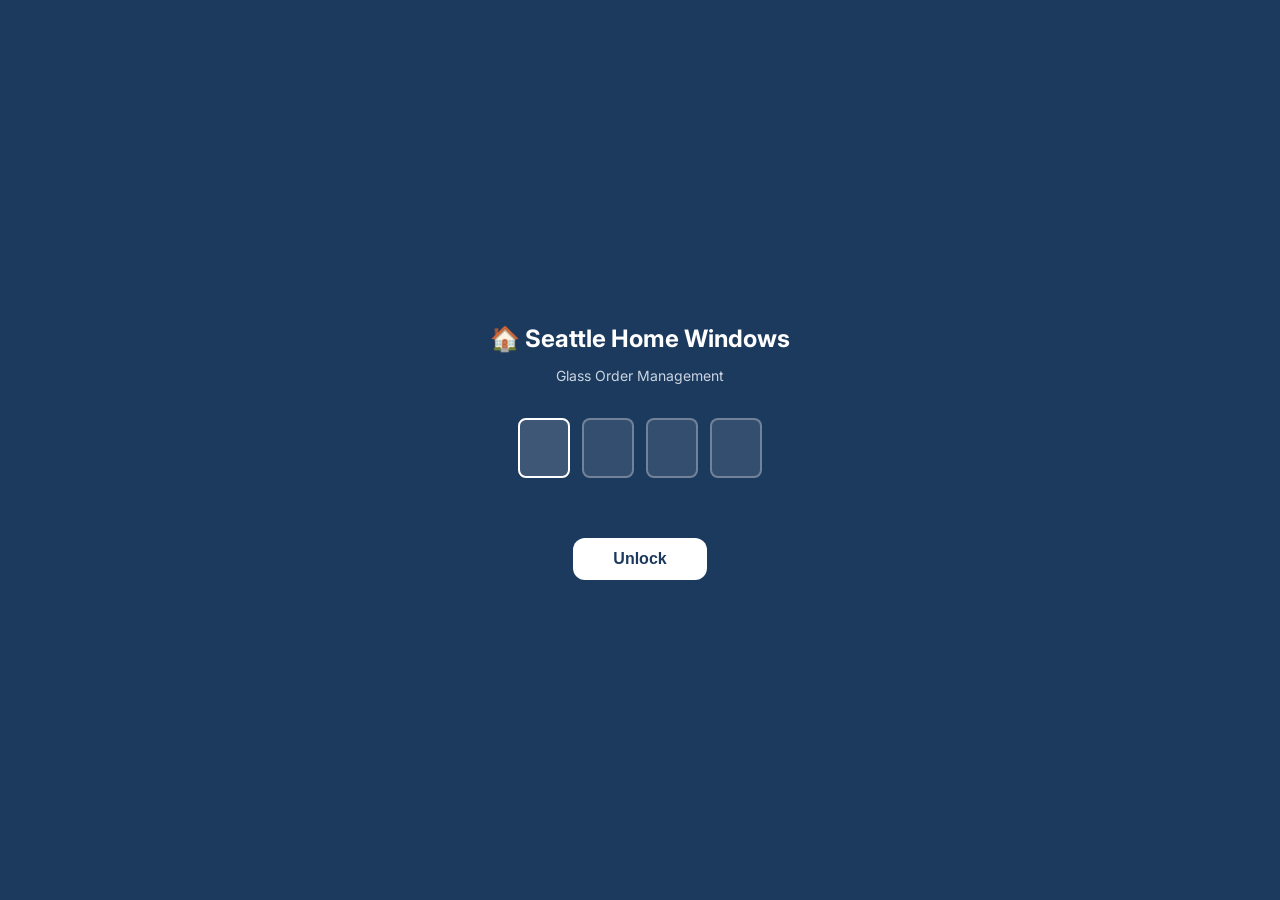
==== jobs.html @ 75b8d954 "Initial: SHW glass order management app" ====
<!DOCTYPE html>
<html lang="en">
<head>
  <meta charset="UTF-8">
  <meta name="viewport" content="width=device-width, initial-scale=1.0, viewport-fit=cover">
  <meta name="apple-mobile-web-app-capable" content="yes">
  <meta name="apple-mobile-web-app-status-bar-style" content="black-translucent">
  <meta name="theme-color" content="#1c3a5e">
  <title>Jobs — SHW</title>
  <link rel="manifest" href="manifest.json">
  <link rel="preconnect" href="https://fonts.googleapis.com">
  <link rel="preconnect" href="https://fonts.gstatic.com" crossorigin>
  <link href="https://fonts.googleapis.com/css2?family=Inter:wght@400;500;600;700&display=swap" rel="stylesheet">
  <link rel="stylesheet" href="styles.css">
</head>
<body>
  <!-- Login guard -->
  <div class="login-screen" id="loginScreen">
    <div class="login-logo">🏠 Seattle Home Windows</div>
    <div class="login-sub">Glass Order Management</div>
    <div class="pin-input-group">
      <input type="tel" class="pin-digit" maxlength="1" data-pin="0" inputmode="numeric" autofocus>
      <input type="tel" class="pin-digit" maxlength="1" data-pin="1" inputmode="numeric">
      <input type="tel" class="pin-digit" maxlength="1" data-pin="2" inputmode="numeric">
      <input type="tel" class="pin-digit" maxlength="1" data-pin="3" inputmode="numeric">
    </div>
    <div class="login-error" id="loginError"></div>
    <button class="login-btn" id="loginBtn">Unlock</button>
  </div>

  <!-- Header -->
  <header class="app-header">
    <div class="header-brand">🏠 Seattle Home Windows</div>
    <div class="header-title">Jobs</div>
  </header>

  <!-- Search -->
  <div class="search-wrap">
    <div class="search-bar">
      <svg width="16" height="16" viewBox="0 0 24 24" fill="none" stroke="white" stroke-width="2.5"><circle cx="11" cy="11" r="8"/><path d="m21 21-4.35-4.35"/></svg>
      <input type="text" id="jobSearch" placeholder="Search jobs...">
    </div>
  </div>

  <!-- Job list -->
  <div class="content" id="jobList">
    <div class="loading-state" id="loadingState">
      <div class="loading-spinner"></div>
      <div class="loading-text">Loading jobs...</div>
    </div>
  </div>

  <!-- Job Detail Modal -->
  <div class="modal-overlay" id="jobModal">
    <div class="modal">
      <div class="modal-header">
        <div class="modal-title" id="modalTitle">Job Details</div>
        <button class="modal-close" onclick="closeModal()">&times;</button>
      </div>
      <div class="modal-body" id="modalBody"></div>
    </div>
  </div>

  <!-- Bottom Nav -->
  <nav class="bottom-nav">
    <a href="jobs.html" class="nav-item active">
      <span class="nav-icon">📋</span>
      Jobs
    </a>
    <a href="new-order.html" class="nav-item">
      <span class="nav-icon">➕</span>
      New Order
    </a>
    <a href="work-order.html" class="nav-item">
      <span class="nav-icon">🔧</span>
      Work Orders
    </a>
  </nav>

  <div class="toast" id="toast"></div>
  <script src="app.js"></script>
  <script>
    if (localStorage.getItem('shw_auth') === 'true') {
      document.getElementById('loginScreen').classList.add('hidden');
      initJobs();
    }
  </script>
</body>
</html>
---- styles.css ----
/* ========== RESET & BASE ========== */
*, *::before, *::after { box-sizing: border-box; margin: 0; padding: 0; }

:root {
  --navy: #1c3a5e;
  --navy-light: #2a5080;
  --white: #ffffff;
  --light-bg: #e8f0f8;
  --gray-50: #f8fafc;
  --gray-100: #f1f5f9;
  --gray-200: #e2e8f0;
  --gray-300: #cbd5e1;
  --gray-400: #94a3b8;
  --gray-500: #64748b;
  --gray-600: #475569;
  --gray-700: #334155;
  --green: #16a34a;
  --green-dark: #15803d;
  --blue: #2563eb;
  --yellow: #ca8a04;
  --orange: #ea580c;
  --purple: #7c3aed;
  --red: #dc2626;
  --radius: 12px;
  --radius-sm: 8px;
  --shadow: 0 1px 3px rgba(0,0,0,.1), 0 1px 2px rgba(0,0,0,.06);
  --shadow-md: 0 4px 6px rgba(0,0,0,.07), 0 2px 4px rgba(0,0,0,.06);
  --shadow-lg: 0 10px 15px rgba(0,0,0,.1), 0 4px 6px rgba(0,0,0,.05);
  --transition: .2s ease;
  --safe-bottom: env(safe-area-inset-bottom, 0px);
}

html { font-size: 16px; -webkit-text-size-adjust: 100%; }
body {
  font-family: 'Inter', -apple-system, BlinkMacSystemFont, sans-serif;
  background: var(--light-bg);
  color: var(--gray-700);
  line-height: 1.5;
  min-height: 100vh;
  padding-bottom: calc(70px + var(--safe-bottom));
  -webkit-font-smoothing: antialiased;
}

/* ========== LOGIN SCREEN ========== */
.login-screen {
  position: fixed; inset: 0; z-index: 9999;
  background: var(--navy);
  display: flex; flex-direction: column;
  align-items: center; justify-content: center;
  padding: 2rem;
}
.login-screen.hidden { display: none; }
.login-logo {
  color: var(--white);
  font-size: 1.5rem;
  font-weight: 700;
  margin-bottom: .5rem;
  text-align: center;
}
.login-sub {
  color: var(--gray-300);
  font-size: .875rem;
  margin-bottom: 2rem;
}
.pin-input-group {
  display: flex; gap: .75rem;
  margin-bottom: 1.5rem;
}
.pin-digit {
  width: 52px; height: 60px;
  border: 2px solid rgba(255,255,255,.3);
  border-radius: var(--radius-sm);
  background: rgba(255,255,255,.1);
  color: var(--white);
  font-size: 1.5rem;
  text-align: center;
  outline: none;
  transition: var(--transition);
}
.pin-digit:focus { border-color: var(--white); background: rgba(255,255,255,.15); }
.login-error {
  color: #fca5a5;
  font-size: .875rem;
  min-height: 1.25rem;
  margin-bottom: 1rem;
}
.login-btn {
  background: var(--white);
  color: var(--navy);
  border: none;
  padding: .75rem 2.5rem;
  border-radius: var(--radius);
  font-size: 1rem;
  font-weight: 600;
  cursor: pointer;
  transition: var(--transition);
}
.login-btn:active { transform: scale(.97); }

/* ========== HEADER ========== */
.app-header {
  background: var(--navy);
  color: var(--white);
  padding: 1rem 1.25rem .75rem;
  position: sticky; top: 0; z-index: 100;
}
.header-brand {
  font-size: 1.125rem;
  font-weight: 700;
  letter-spacing: -.02em;
}
.header-title {
  font-size: .8rem;
  font-weight: 400;
  color: var(--gray-300);
  margin-top: .125rem;
}

/* ========== SEARCH BAR ========== */
.search-wrap {
  padding: .75rem 1.25rem;
  background: var(--navy);
  position: sticky; top: 0; z-index: 99;
}
.search-bar {
  display: flex; align-items: center; gap: .5rem;
  background: rgba(255,255,255,.12);
  border-radius: var(--radius);
  padding: .6rem .875rem;
}
.search-bar svg { flex-shrink: 0; opacity: .6; }
.search-bar input {
  flex: 1; border: none; outline: none;
  background: transparent;
  color: var(--white);
  font-size: .9375rem;
  font-family: inherit;
}
.search-bar input::placeholder { color: rgba(255,255,255,.5); }

/* ========== BOTTOM NAV ========== */
.bottom-nav {
  position: fixed; bottom: 0; left: 0; right: 0;
  background: var(--white);
  border-top: 1px solid var(--gray-200);
  display: flex;
  padding-bottom: var(--safe-bottom);
  z-index: 200;
  box-shadow: 0 -2px 10px rgba(0,0,0,.06);
}
.nav-item {
  flex: 1;
  display: flex; flex-direction: column;
  align-items: center; justify-content: center;
  padding: .5rem 0 .375rem;
  text-decoration: none;
  color: var(--gray-400);
  font-size: .6875rem;
  font-weight: 500;
  transition: var(--transition);
  -webkit-tap-highlight-color: transparent;
}
.nav-item.active { color: var(--navy); }
.nav-icon { font-size: 1.25rem; margin-bottom: .125rem; }

/* ========== CONTENT ========== */
.content { padding: 1rem 1.25rem 1.5rem; }

/* ========== CARDS ========== */
.card {
  background: var(--white);
  border-radius: var(--radius);
  box-shadow: var(--shadow);
  padding: 1rem 1.125rem;
  margin-bottom: .75rem;
  transition: var(--transition);
  cursor: pointer;
}
.card:active { transform: scale(.985); box-shadow: var(--shadow-md); }

.card-header {
  display: flex;
  justify-content: space-between;
  align-items: flex-start;
  margin-bottom: .5rem;
}
.card-name {
  font-size: 1.0625rem;
  font-weight: 600;
  color: var(--navy);
}
.card-address {
  font-size: .8125rem;
  color: var(--gray-500);
  margin-bottom: .625rem;
}
.card-meta {
  display: flex;
  flex-wrap: wrap;
  gap: .375rem;
  align-items: center;
}
.badge {
  display: inline-flex;
  align-items: center;
  padding: .2rem .5rem;
  border-radius: 999px;
  font-size: .6875rem;
  font-weight: 600;
  white-space: nowrap;
}
.badge-gray   { background: #f1f5f9; color: #475569; }
.badge-blue   { background: #dbeafe; color: #1d4ed8; }
.badge-green  { background: #dcfce7; color: #15803d; }
.badge-yellow { background: #fef9c3; color: #a16207; }
.badge-orange { background: #ffedd5; color: #c2410c; }
.badge-purple { background: #ede9fe; color: #6d28d9; }
.badge-green-dark { background: #166534; color: #ffffff; }
.meta-text {
  font-size: .75rem;
  color: var(--gray-500);
}

/* ========== LOADING / EMPTY ========== */
.loading-state, .empty-state, .error-state {
  text-align: center;
  padding: 3rem 1rem;
}
.loading-spinner {
  width: 36px; height: 36px;
  border: 3px solid var(--gray-200);
  border-top-color: var(--navy);
  border-radius: 50%;
  animation: spin .8s linear infinite;
  margin: 0 auto 1rem;
}
@keyframes spin { to { transform: rotate(360deg); } }
.loading-text, .empty-text, .error-text {
  font-size: .9375rem;
  color: var(--gray-500);
}
.error-text { color: var(--red); }

/* ========== FORM STYLES ========== */
.form-section {
  background: var(--white);
  border-radius: var(--radius);
  box-shadow: var(--shadow);
  padding: 1.125rem;
  margin-bottom: 1rem;
}
.section-title {
  font-size: .9375rem;
  font-weight: 700;
  color: var(--navy);
  margin-bottom: .875rem;
  display: flex;
  align-items: center;
  gap: .5rem;
}
.form-group { margin-bottom: .875rem; }
.form-group:last-child { margin-bottom: 0; }
.form-label {
  display: block;
  font-size: .8125rem;
  font-weight: 600;
  color: var(--gray-600);
  margin-bottom: .3rem;
}
.form-input, .form-select, .form-textarea {
  width: 100%;
  padding: .625rem .75rem;
  border: 1.5px solid var(--gray-200);
  border-radius: var(--radius-sm);
  font-size: .9375rem;
  font-family: inherit;
  color: var(--gray-700);
  background: var(--white);
  transition: var(--transition);
  -webkit-appearance: none;
}
.form-input:focus, .form-select:focus, .form-textarea:focus {
  outline: none;
  border-color: var(--navy);
  box-shadow: 0 0 0 3px rgba(28,58,94,.1);
}
.form-select {
  background-image: url("data:image/svg+xml,%3Csvg xmlns='http://www.w3.org/2000/svg' width='12' height='12' viewBox='0 0 24 24' fill='none' stroke='%2394a3b8' stroke-width='2.5'%3E%3Cpath d='M6 9l6 6 6-6'/%3E%3C/svg%3E");
  background-repeat: no-repeat;
  background-position: right .75rem center;
  padding-right: 2rem;
}
.form-textarea { min-height: 80px; resize: vertical; }
.form-row {
  display: flex;
  gap: .5rem;
}
.form-row > * { flex: 1; }
.form-row-tight { gap: .375rem; }

/* UNIT CARD */
.unit-card {
  border: 1.5px solid var(--gray-200);
  border-radius: var(--radius);
  padding: 1rem;
  margin-bottom: .875rem;
  background: var(--gray-50);
  position: relative;
}
.unit-header {
  display: flex;
  justify-content: space-between;
  align-items: center;
  margin-bottom: .875rem;
}
.unit-number {
  font-size: .9375rem;
  font-weight: 700;
  color: var(--navy);
}
.unit-delete {
  background: none; border: none;
  color: var(--gray-400);
  font-size: 1.125rem;
  cursor: pointer;
  padding: .25rem;
  transition: var(--transition);
}
.unit-delete:hover { color: var(--red); }
.unit-delete:disabled { opacity: .3; pointer-events: none; }

.dimension-group {
  display: flex;
  align-items: flex-end;
  gap: .375rem;
  margin-bottom: .5rem;
}
.dim-label {
  font-size: .75rem;
  font-weight: 600;
  color: var(--gray-500);
  min-width: 1.5rem;
  padding-bottom: .7rem;
}
.dim-input {
  width: 60px;
  padding: .5rem;
  border: 1.5px solid var(--gray-200);
  border-radius: var(--radius-sm);
  font-size: .9375rem;
  text-align: center;
  font-family: inherit;
}
.dim-input:focus { outline: none; border-color: var(--navy); }
.dim-x {
  font-size: .875rem;
  font-weight: 600;
  color: var(--gray-400);
  padding-bottom: .7rem;
}
.dim-select {
  padding: .5rem .25rem;
  border: 1.5px solid var(--gray-200);
  border-radius: var(--radius-sm);
  font-size: .875rem;
  font-family: inherit;
  background: var(--white);
  min-width: 60px;
}
.dim-select:focus { outline: none; border-color: var(--navy); }

/* Grid toggle */
.toggle-row {
  display: flex;
  align-items: center;
  gap: .75rem;
  margin-bottom: .75rem;
}
.toggle-label { font-size: .8125rem; font-weight: 600; color: var(--gray-600); }
.toggle {
  position: relative;
  width: 44px; height: 24px;
  cursor: pointer;
}
.toggle input { display: none; }
.toggle-slider {
  position: absolute; inset: 0;
  background: var(--gray-300);
  border-radius: 999px;
  transition: var(--transition);
}
.toggle-slider::after {
  content: '';
  position: absolute;
  top: 2px; left: 2px;
  width: 20px; height: 20px;
  background: var(--white);
  border-radius: 50%;
  transition: var(--transition);
}
.toggle input:checked + .toggle-slider {
  background: var(--navy);
}
.toggle input:checked + .toggle-slider::after {
  transform: translateX(20px);
}
.grid-options { display: none; }
.grid-options.show { display: block; }

/* ========== BUTTONS ========== */
.btn {
  display: inline-flex;
  align-items: center;
  justify-content: center;
  gap: .5rem;
  padding: .75rem 1.25rem;
  border: none;
  border-radius: var(--radius);
  font-size: .9375rem;
  font-weight: 600;
  font-family: inherit;
  cursor: pointer;
  transition: var(--transition);
  -webkit-tap-highlight-color: transparent;
}
.btn:active { transform: scale(.97); }
.btn-primary {
  background: var(--navy);
  color: var(--white);
  width: 100%;
}
.btn-primary:hover { background: var(--navy-light); }
.btn-outline {
  background: transparent;
  color: var(--navy);
  border: 1.5px solid var(--navy);
  width: 100%;
}
.btn-success {
  background: var(--green);
  color: var(--white);
  width: 100%;
}
.btn-danger {
  background: var(--red);
  color: var(--white);
}
.btn-add {
  background: var(--light-bg);
  color: var(--navy);
  width: 100%;
  border: 1.5px dashed var(--navy);
  font-weight: 600;
}
.btn-sm {
  padding: .5rem .875rem;
  font-size: .8125rem;
}

/* ========== MODAL ========== */
.modal-overlay {
  position: fixed; inset: 0;
  background: rgba(0,0,0,.5);
  z-index: 300;
  display: none;
  align-items: flex-end;
  -webkit-backdrop-filter: blur(4px);
  backdrop-filter: blur(4px);
}
.modal-overlay.show { display: flex; }
.modal {
  background: var(--white);
  border-radius: var(--radius) var(--radius) 0 0;
  width: 100%;
  max-height: 90vh;
  overflow-y: auto;
  padding: 1.25rem;
  padding-bottom: calc(1.25rem + var(--safe-bottom));
  animation: slideUp .3s ease;
}
@keyframes slideUp {
  from { transform: translateY(100%); }
  to { transform: translateY(0); }
}
.modal-header {
  display: flex;
  justify-content: space-between;
  align-items: center;
  margin-bottom: 1rem;
}
.modal-title {
  font-size: 1.125rem;
  font-weight: 700;
  color: var(--navy);
}
.modal-close {
  background: none; border: none;
  font-size: 1.5rem;
  color: var(--gray-400);
  cursor: pointer;
  padding: .25rem;
}
.modal-body { font-size: .875rem; color: var(--gray-600); }
.modal-body pre {
  white-space: pre-wrap;
  font-family: inherit;
  font-size: .875rem;
  line-height: 1.6;
  background: var(--gray-50);
  padding: 1rem;
  border-radius: var(--radius-sm);
  margin-bottom: 1rem;
}
.modal-actions {
  display: flex;
  gap: .5rem;
  margin-top: 1rem;
}
.modal-actions .btn { flex: 1; }

/* Detail modal fields */
.detail-row {
  display: flex;
  justify-content: space-between;
  padding: .5rem 0;
  border-bottom: 1px solid var(--gray-100);
}
.detail-label { font-weight: 600; color: var(--gray-600); font-size: .8125rem; }
.detail-value { color: var(--gray-700); font-size: .875rem; text-align: right; }

/* ========== CUSTOMER SEARCH DROPDOWN ========== */
.search-dropdown {
  position: absolute;
  top: 100%; left: 0; right: 0;
  background: var(--white);
  border: 1.5px solid var(--gray-200);
  border-radius: var(--radius-sm);
  box-shadow: var(--shadow-lg);
  max-height: 200px;
  overflow-y: auto;
  z-index: 50;
  display: none;
}
.search-dropdown.show { display: block; }
.dropdown-item {
  padding: .625rem .75rem;
  cursor: pointer;
  font-size: .875rem;
  border-bottom: 1px solid var(--gray-100);
  transition: var(--transition);
}
.dropdown-item:last-child { border-bottom: none; }
.dropdown-item:hover, .dropdown-item:active { background: var(--light-bg); }
.dropdown-item-name { font-weight: 600; color: var(--navy); }
.dropdown-item-sub { font-size: .75rem; color: var(--gray-500); }

/* ========== WORK ORDER CARD ========== */
.wo-card { cursor: default; }
.wo-card:active { transform: none; }
.wo-date {
  display: inline-flex;
  align-items: center;
  gap: .375rem;
  font-size: .8125rem;
  font-weight: 600;
  color: var(--purple);
  margin-bottom: .375rem;
}
.wo-info {
  font-size: .8125rem;
  color: var(--gray-500);
  margin-bottom: .25rem;
}
.wo-address-link {
  color: var(--blue);
  text-decoration: none;
  font-size: .8125rem;
}
.wo-specs {
  background: var(--gray-50);
  border-radius: var(--radius-sm);
  padding: .625rem;
  margin: .625rem 0;
  font-size: .8125rem;
  color: var(--gray-600);
}

/* ========== SUCCESS STATE ========== */
.success-overlay {
  position: fixed; inset: 0;
  background: rgba(28,58,94,.95);
  z-index: 400;
  display: none;
  flex-direction: column;
  align-items: center;
  justify-content: center;
  padding: 2rem;
}
.success-overlay.show { display: flex; }
.success-check {
  width: 80px; height: 80px;
  border-radius: 50%;
  background: var(--green);
  display: flex;
  align-items: center;
  justify-content: center;
  font-size: 2.5rem;
  color: var(--white);
  margin-bottom: 1.5rem;
  animation: popIn .4s ease;
}
@keyframes popIn {
  0% { transform: scale(0); }
  80% { transform: scale(1.1); }
  100% { transform: scale(1); }
}
.success-text {
  color: var(--white);
  font-size: 1.25rem;
  font-weight: 700;
  margin-bottom: .5rem;
}
.success-sub {
  color: var(--gray-300);
  font-size: .875rem;
  margin-bottom: 2rem;
  text-align: center;
}
.success-actions { display: flex; flex-direction: column; gap: .75rem; width: 100%; max-width: 300px; }

/* ========== TOAST ========== */
.toast {
  position: fixed;
  bottom: calc(80px + var(--safe-bottom));
  left: 50%; transform: translateX(-50%) translateY(100px);
  background: var(--gray-700);
  color: var(--white);
  padding: .625rem 1.25rem;
  border-radius: var(--radius);
  font-size: .875rem;
  font-weight: 500;
  z-index: 500;
  opacity: 0;
  transition: all .3s ease;
  white-space: nowrap;
}
.toast.show {
  transform: translateX(-50%) translateY(0);
  opacity: 1;
}

/* ========== RESPONSIVE ========== */
@media (min-width: 768px) {
  .content { max-width: 600px; margin: 0 auto; }
  .bottom-nav { max-width: 600px; left: 50%; transform: translateX(-50%); border-radius: var(--radius) var(--radius) 0 0; }
}
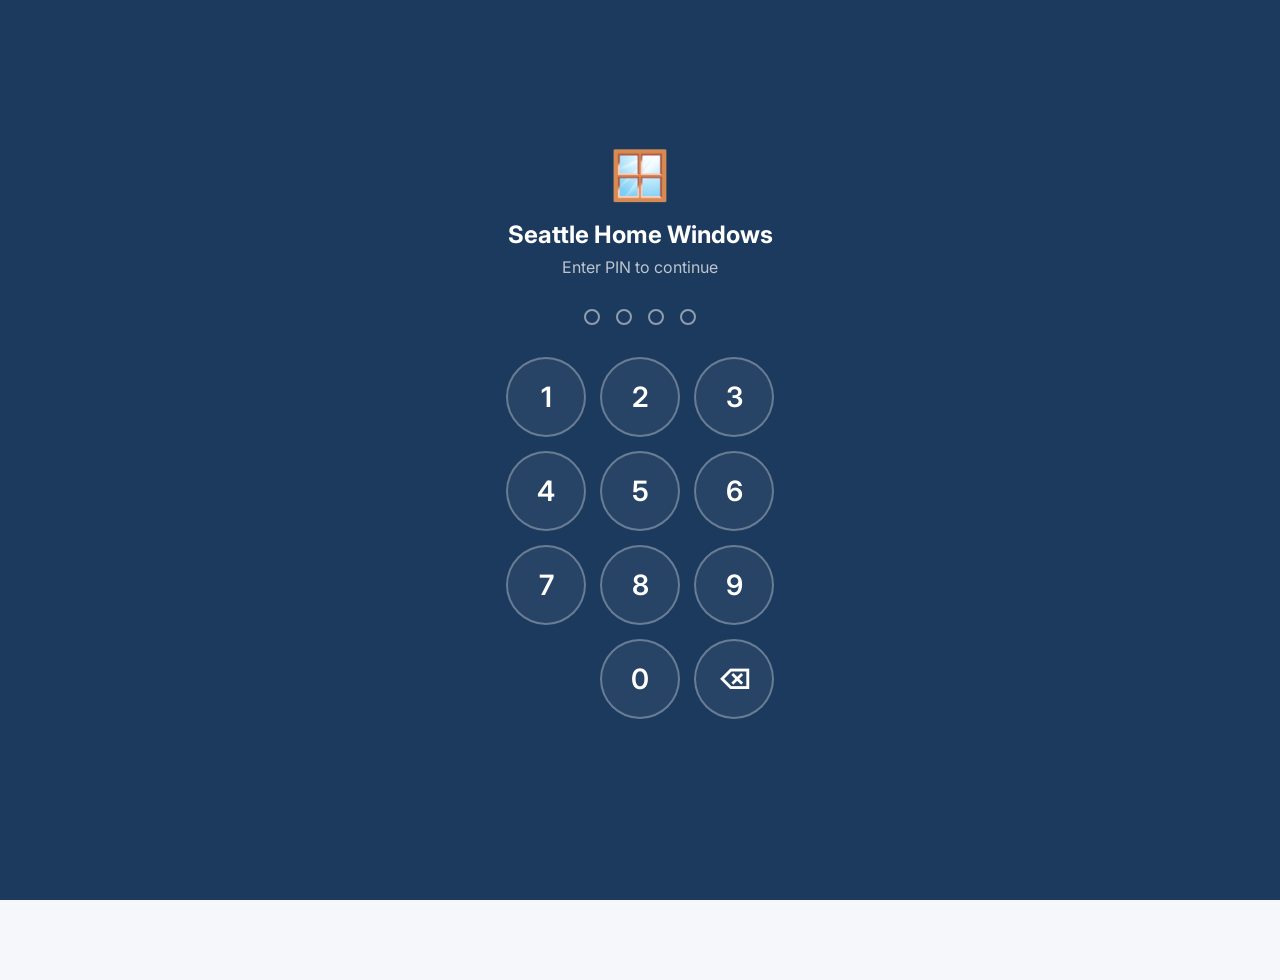
==== commit 1896ddf2: "Complete rebuild: full quoting & work order system - PIN login (1234) → jobs list - New Quote builde" ====
--- a/jobs.html
+++ b/jobs.html
@@ -2,88 +2,109 @@
 <html lang="en">
 <head>
   <meta charset="UTF-8">
-  <meta name="viewport" content="width=device-width, initial-scale=1.0, viewport-fit=cover">
-  <meta name="apple-mobile-web-app-capable" content="yes">
-  <meta name="apple-mobile-web-app-status-bar-style" content="black-translucent">
-  <meta name="theme-color" content="#1c3a5e">
+  <meta name="viewport" content="width=device-width, initial-scale=1.0, user-scalable=no">
   <title>Jobs — SHW</title>
   <link rel="manifest" href="manifest.json">
-  <link rel="preconnect" href="https://fonts.googleapis.com">
-  <link rel="preconnect" href="https://fonts.gstatic.com" crossorigin>
-  <link href="https://fonts.googleapis.com/css2?family=Inter:wght@400;500;600;700&display=swap" rel="stylesheet">
+  <meta name="theme-color" content="#1c3a5e">
   <link rel="stylesheet" href="styles.css">
 </head>
 <body>
-  <!-- Login guard -->
-  <div class="login-screen" id="loginScreen">
-    <div class="login-logo">🏠 Seattle Home Windows</div>
-    <div class="login-sub">Glass Order Management</div>
-    <div class="pin-input-group">
-      <input type="tel" class="pin-digit" maxlength="1" data-pin="0" inputmode="numeric" autofocus>
-      <input type="tel" class="pin-digit" maxlength="1" data-pin="1" inputmode="numeric">
-      <input type="tel" class="pin-digit" maxlength="1" data-pin="2" inputmode="numeric">
-      <input type="tel" class="pin-digit" maxlength="1" data-pin="3" inputmode="numeric">
-    </div>
-    <div class="login-error" id="loginError"></div>
-    <button class="login-btn" id="loginBtn">Unlock</button>
+  <div class="app-header">
+    <h1>🪟 Jobs</h1>
   </div>
 
-  <!-- Header -->
-  <header class="app-header">
-    <div class="header-brand">🏠 Seattle Home Windows</div>
-    <div class="header-title">Jobs</div>
-  </header>
-
-  <!-- Search -->
-  <div class="search-wrap">
+  <div class="container">
     <div class="search-bar">
-      <svg width="16" height="16" viewBox="0 0 24 24" fill="none" stroke="white" stroke-width="2.5"><circle cx="11" cy="11" r="8"/><path d="m21 21-4.35-4.35"/></svg>
-      <input type="text" id="jobSearch" placeholder="Search jobs...">
+      <input type="text" id="searchInput" placeholder="Search jobs...">
+    </div>
+    <div id="jobsList">
+      <div class="loading">Loading jobs...</div>
     </div>
   </div>
 
-  <!-- Job list -->
-  <div class="content" id="jobList">
-    <div class="loading-state" id="loadingState">
-      <div class="loading-spinner"></div>
-      <div class="loading-text">Loading jobs...</div>
-    </div>
-  </div>
+  <button class="fab" onclick="location.href='new-quote.html'">+</button>
 
-  <!-- Job Detail Modal -->
-  <div class="modal-overlay" id="jobModal">
-    <div class="modal">
-      <div class="modal-header">
-        <div class="modal-title" id="modalTitle">Job Details</div>
-        <button class="modal-close" onclick="closeModal()">&times;</button>
-      </div>
-      <div class="modal-body" id="modalBody"></div>
-    </div>
-  </div>
-
-  <!-- Bottom Nav -->
   <nav class="bottom-nav">
     <a href="jobs.html" class="nav-item active">
-      <span class="nav-icon">📋</span>
-      Jobs
+      <span class="nav-icon">📋</span>Jobs
     </a>
-    <a href="new-order.html" class="nav-item">
-      <span class="nav-icon">➕</span>
-      New Order
+    <a href="new-quote.html" class="nav-item">
+      <span class="nav-icon">📝</span>Quote
     </a>
     <a href="work-order.html" class="nav-item">
-      <span class="nav-icon">🔧</span>
-      Work Orders
+      <span class="nav-icon">🔧</span>Work Orders
     </a>
   </nav>
 
-  <div class="toast" id="toast"></div>
+  <script src="pricing.js"></script>
+  <script src="ghl.js"></script>
   <script src="app.js"></script>
   <script>
-    if (localStorage.getItem('shw_auth') === 'true') {
-      document.getElementById('loginScreen').classList.add('hidden');
-      initJobs();
+    if (!checkAuth()) throw 'no auth';
+
+    let allOpps = [];
+    let pipeline = null;
+
+    async function loadJobs() {
+      const list = document.getElementById('jobsList');
+      try {
+        pipeline = await GHL.ensurePipeline();
+        if (!pipeline) {
+          list.innerHTML = '<div class="empty-state"><div class="icon">⚠️</div><h3>No pipeline found</h3><p>Set up a Jobs pipeline in GHL first</p></div>';
+          return;
+        }
+        allOpps = await GHL.getOpportunities(pipeline.id);
+        renderJobs(allOpps);
+      } catch (e) {
+        console.error(e);
+        list.innerHTML = '<div class="empty-state"><div class="icon">⚠️</div><h3>Error loading jobs</h3><p>' + e.message + '</p></div>';
+      }
     }
+
+    function getStageInfo(stageId) {
+      if (!pipeline) return { name: 'Unknown', color: '#95a5a6' };
+      const stage = pipeline.stages.find(s => s.id === stageId);
+      if (!stage) return { name: 'Unknown', color: '#95a5a6' };
+      return { name: stage.name, color: GHL.getStageColor(stage.name) };
+    }
+
+    function renderJobs(opps) {
+      const list = document.getElementById('jobsList');
+      if (!opps.length) {
+        list.innerHTML = '<div class="empty-state"><div class="icon">📋</div><h3>No jobs yet</h3><p>Tap + to create your first quote</p></div>';
+        return;
+      }
+      list.innerHTML = opps.map(opp => {
+        const stage = getStageInfo(opp.pipelineStageId);
+        const value = opp.monetaryValue ? formatCurrency(opp.monetaryValue) : '';
+        return `
+          <div class="job-card" onclick="openJob('${opp.id}')">
+            <div class="job-info">
+              <h3>${opp.name || 'Unnamed'}</h3>
+              <p>${value}</p>
+            </div>
+            <div style="display:flex;align-items:center;gap:10px;">
+              <span class="badge" style="background:${stage.color}">${stage.name}</span>
+              <span class="job-arrow">›</span>
+            </div>
+          </div>
+        `;
+      }).join('');
+    }
+
+    function openJob(id) {
+      window.location.href = `job-detail.html?id=${id}`;
+    }
+
+    // Search
+    document.getElementById('searchInput').addEventListener('input', debounce(function() {
+      const q = this.value.toLowerCase().trim();
+      if (!q) { renderJobs(allOpps); return; }
+      const filtered = allOpps.filter(o => (o.name || '').toLowerCase().includes(q));
+      renderJobs(filtered);
+    }, 200));
+
+    loadJobs();
   </script>
 </body>
 </html>
--- a/styles.css
+++ b/styles.css
@@ -1,656 +1,607 @@
-/* ========== RESET & BASE ========== */
-*, *::before, *::after { box-sizing: border-box; margin: 0; padding: 0; }
+/* Seattle Home Windows — App Styles */
+@import url('https://fonts.googleapis.com/css2?family=Inter:wght@400;500;600;700&display=swap');
 
 :root {
   --navy: #1c3a5e;
-  --navy-light: #2a5080;
+  --navy-light: #2a5a8e;
+  --blue-gray: #e8f0f8;
   --white: #ffffff;
-  --light-bg: #e8f0f8;
-  --gray-50: #f8fafc;
-  --gray-100: #f1f5f9;
-  --gray-200: #e2e8f0;
-  --gray-300: #cbd5e1;
-  --gray-400: #94a3b8;
-  --gray-500: #64748b;
-  --gray-600: #475569;
-  --gray-700: #334155;
-  --green: #16a34a;
-  --green-dark: #15803d;
-  --blue: #2563eb;
-  --yellow: #ca8a04;
-  --orange: #ea580c;
-  --purple: #7c3aed;
-  --red: #dc2626;
+  --light-bg: #f5f7fa;
+  --text: #1a1a2e;
+  --text-muted: #6b7280;
+  --border: #d1d5db;
+  --success: #27ae60;
+  --warning: #f39c12;
+  --danger: #e74c3c;
+  --shadow: 0 2px 8px rgba(0,0,0,0.08);
+  --shadow-lg: 0 4px 16px rgba(0,0,0,0.12);
   --radius: 12px;
   --radius-sm: 8px;
-  --shadow: 0 1px 3px rgba(0,0,0,.1), 0 1px 2px rgba(0,0,0,.06);
-  --shadow-md: 0 4px 6px rgba(0,0,0,.07), 0 2px 4px rgba(0,0,0,.06);
-  --shadow-lg: 0 10px 15px rgba(0,0,0,.1), 0 4px 6px rgba(0,0,0,.05);
-  --transition: .2s ease;
-  --safe-bottom: env(safe-area-inset-bottom, 0px);
-}
-
-html { font-size: 16px; -webkit-text-size-adjust: 100%; }
+}
+
+* { margin: 0; padding: 0; box-sizing: border-box; }
+
 body {
   font-family: 'Inter', -apple-system, BlinkMacSystemFont, sans-serif;
   background: var(--light-bg);
-  color: var(--gray-700);
-  line-height: 1.5;
+  color: var(--text);
   min-height: 100vh;
-  padding-bottom: calc(70px + var(--safe-bottom));
+  padding-bottom: 80px;
   -webkit-font-smoothing: antialiased;
 }
 
-/* ========== LOGIN SCREEN ========== */
-.login-screen {
-  position: fixed; inset: 0; z-index: 9999;
-  background: var(--navy);
-  display: flex; flex-direction: column;
-  align-items: center; justify-content: center;
-  padding: 2rem;
-}
-.login-screen.hidden { display: none; }
-.login-logo {
-  color: var(--white);
-  font-size: 1.5rem;
-  font-weight: 700;
-  margin-bottom: .5rem;
-  text-align: center;
-}
-.login-sub {
-  color: var(--gray-300);
-  font-size: .875rem;
-  margin-bottom: 2rem;
-}
-.pin-input-group {
-  display: flex; gap: .75rem;
-  margin-bottom: 1.5rem;
-}
-.pin-digit {
-  width: 52px; height: 60px;
-  border: 2px solid rgba(255,255,255,.3);
-  border-radius: var(--radius-sm);
-  background: rgba(255,255,255,.1);
-  color: var(--white);
-  font-size: 1.5rem;
-  text-align: center;
-  outline: none;
-  transition: var(--transition);
-}
-.pin-digit:focus { border-color: var(--white); background: rgba(255,255,255,.15); }
-.login-error {
-  color: #fca5a5;
-  font-size: .875rem;
-  min-height: 1.25rem;
-  margin-bottom: 1rem;
-}
-.login-btn {
-  background: var(--white);
-  color: var(--navy);
-  border: none;
-  padding: .75rem 2.5rem;
-  border-radius: var(--radius);
-  font-size: 1rem;
-  font-weight: 600;
-  cursor: pointer;
-  transition: var(--transition);
-}
-.login-btn:active { transform: scale(.97); }
-
-/* ========== HEADER ========== */
+/* Header */
 .app-header {
   background: var(--navy);
-  color: var(--white);
-  padding: 1rem 1.25rem .75rem;
-  position: sticky; top: 0; z-index: 100;
-}
-.header-brand {
-  font-size: 1.125rem;
+  color: white;
+  padding: 16px 20px;
+  display: flex;
+  align-items: center;
+  justify-content: space-between;
+  position: sticky;
+  top: 0;
+  z-index: 100;
+  box-shadow: var(--shadow);
+}
+.app-header h1 {
+  font-size: 18px;
   font-weight: 700;
-  letter-spacing: -.02em;
-}
-.header-title {
-  font-size: .8rem;
-  font-weight: 400;
-  color: var(--gray-300);
-  margin-top: .125rem;
-}
-
-/* ========== SEARCH BAR ========== */
-.search-wrap {
-  padding: .75rem 1.25rem;
-  background: var(--navy);
-  position: sticky; top: 0; z-index: 99;
-}
-.search-bar {
-  display: flex; align-items: center; gap: .5rem;
-  background: rgba(255,255,255,.12);
+}
+.app-header .back-btn {
+  color: white;
+  text-decoration: none;
+  font-size: 24px;
+  line-height: 1;
+  padding: 4px 8px;
+}
+.header-actions { display: flex; gap: 8px; }
+.header-btn {
+  background: rgba(255,255,255,0.15);
+  color: white;
+  border: none;
+  padding: 8px 16px;
+  border-radius: var(--radius-sm);
+  font-size: 14px;
+  font-weight: 600;
+  cursor: pointer;
+}
+.header-btn:active { background: rgba(255,255,255,0.25); }
+
+/* Bottom Nav */
+.bottom-nav {
+  position: fixed;
+  bottom: 0;
+  left: 0;
+  right: 0;
+  background: var(--white);
+  border-top: 1px solid var(--border);
+  display: flex;
+  justify-content: space-around;
+  padding: 8px 0;
+  padding-bottom: max(8px, env(safe-area-inset-bottom));
+  z-index: 100;
+}
+.nav-item {
+  display: flex;
+  flex-direction: column;
+  align-items: center;
+  text-decoration: none;
+  color: var(--text-muted);
+  font-size: 11px;
+  font-weight: 500;
+  gap: 2px;
+  padding: 4px 12px;
+}
+.nav-item.active { color: var(--navy); }
+.nav-item .nav-icon { font-size: 22px; }
+
+/* Container */
+.container { padding: 16px; max-width: 600px; margin: 0 auto; }
+
+/* Cards */
+.card {
+  background: var(--white);
   border-radius: var(--radius);
-  padding: .6rem .875rem;
-}
-.search-bar svg { flex-shrink: 0; opacity: .6; }
-.search-bar input {
-  flex: 1; border: none; outline: none;
-  background: transparent;
-  color: var(--white);
-  font-size: .9375rem;
-  font-family: inherit;
-}
-.search-bar input::placeholder { color: rgba(255,255,255,.5); }
-
-/* ========== BOTTOM NAV ========== */
-.bottom-nav {
-  position: fixed; bottom: 0; left: 0; right: 0;
-  background: var(--white);
-  border-top: 1px solid var(--gray-200);
-  display: flex;
-  padding-bottom: var(--safe-bottom);
-  z-index: 200;
-  box-shadow: 0 -2px 10px rgba(0,0,0,.06);
-}
-.nav-item {
-  flex: 1;
-  display: flex; flex-direction: column;
-  align-items: center; justify-content: center;
-  padding: .5rem 0 .375rem;
-  text-decoration: none;
-  color: var(--gray-400);
-  font-size: .6875rem;
-  font-weight: 500;
-  transition: var(--transition);
-  -webkit-tap-highlight-color: transparent;
-}
-.nav-item.active { color: var(--navy); }
-.nav-icon { font-size: 1.25rem; margin-bottom: .125rem; }
-
-/* ========== CONTENT ========== */
-.content { padding: 1rem 1.25rem 1.5rem; }
-
-/* ========== CARDS ========== */
-.card {
-  background: var(--white);
-  border-radius: var(--radius);
+  padding: 16px;
+  margin-bottom: 12px;
   box-shadow: var(--shadow);
-  padding: 1rem 1.125rem;
-  margin-bottom: .75rem;
-  transition: var(--transition);
-  cursor: pointer;
-}
-.card:active { transform: scale(.985); box-shadow: var(--shadow-md); }
-
+}
 .card-header {
   display: flex;
   justify-content: space-between;
-  align-items: flex-start;
-  margin-bottom: .5rem;
-}
-.card-name {
-  font-size: 1.0625rem;
-  font-weight: 600;
-  color: var(--navy);
-}
-.card-address {
-  font-size: .8125rem;
-  color: var(--gray-500);
-  margin-bottom: .625rem;
-}
-.card-meta {
-  display: flex;
-  flex-wrap: wrap;
-  gap: .375rem;
-  align-items: center;
-}
-.badge {
-  display: inline-flex;
-  align-items: center;
-  padding: .2rem .5rem;
-  border-radius: 999px;
-  font-size: .6875rem;
-  font-weight: 600;
-  white-space: nowrap;
-}
-.badge-gray   { background: #f1f5f9; color: #475569; }
-.badge-blue   { background: #dbeafe; color: #1d4ed8; }
-.badge-green  { background: #dcfce7; color: #15803d; }
-.badge-yellow { background: #fef9c3; color: #a16207; }
-.badge-orange { background: #ffedd5; color: #c2410c; }
-.badge-purple { background: #ede9fe; color: #6d28d9; }
-.badge-green-dark { background: #166534; color: #ffffff; }
-.meta-text {
-  font-size: .75rem;
-  color: var(--gray-500);
-}
-
-/* ========== LOADING / EMPTY ========== */
-.loading-state, .empty-state, .error-state {
-  text-align: center;
-  padding: 3rem 1rem;
-}
-.loading-spinner {
-  width: 36px; height: 36px;
-  border: 3px solid var(--gray-200);
-  border-top-color: var(--navy);
-  border-radius: 50%;
-  animation: spin .8s linear infinite;
-  margin: 0 auto 1rem;
-}
-@keyframes spin { to { transform: rotate(360deg); } }
-.loading-text, .empty-text, .error-text {
-  font-size: .9375rem;
-  color: var(--gray-500);
-}
-.error-text { color: var(--red); }
-
-/* ========== FORM STYLES ========== */
-.form-section {
-  background: var(--white);
-  border-radius: var(--radius);
-  box-shadow: var(--shadow);
-  padding: 1.125rem;
-  margin-bottom: 1rem;
-}
-.section-title {
-  font-size: .9375rem;
+  align-items: center;
+  margin-bottom: 12px;
+}
+.card-title {
+  font-size: 16px;
   font-weight: 700;
   color: var(--navy);
-  margin-bottom: .875rem;
-  display: flex;
-  align-items: center;
-  gap: .5rem;
-}
-.form-group { margin-bottom: .875rem; }
-.form-group:last-child { margin-bottom: 0; }
+}
+
+/* Badges */
+.badge {
+  display: inline-block;
+  padding: 4px 10px;
+  border-radius: 20px;
+  font-size: 11px;
+  font-weight: 600;
+  color: white;
+}
+
+/* Forms */
+.form-group { margin-bottom: 14px; }
 .form-label {
   display: block;
-  font-size: .8125rem;
+  font-size: 13px;
   font-weight: 600;
-  color: var(--gray-600);
-  margin-bottom: .3rem;
+  color: var(--text-muted);
+  margin-bottom: 4px;
 }
 .form-input, .form-select, .form-textarea {
   width: 100%;
-  padding: .625rem .75rem;
-  border: 1.5px solid var(--gray-200);
+  padding: 10px 12px;
+  border: 1.5px solid var(--border);
   border-radius: var(--radius-sm);
-  font-size: .9375rem;
+  font-size: 15px;
   font-family: inherit;
-  color: var(--gray-700);
-  background: var(--white);
-  transition: var(--transition);
-  -webkit-appearance: none;
+  background: var(--white);
+  color: var(--text);
+  transition: border-color 0.2s;
 }
 .form-input:focus, .form-select:focus, .form-textarea:focus {
   outline: none;
   border-color: var(--navy);
-  box-shadow: 0 0 0 3px rgba(28,58,94,.1);
-}
-.form-select {
-  background-image: url("data:image/svg+xml,%3Csvg xmlns='http://www.w3.org/2000/svg' width='12' height='12' viewBox='0 0 24 24' fill='none' stroke='%2394a3b8' stroke-width='2.5'%3E%3Cpath d='M6 9l6 6 6-6'/%3E%3C/svg%3E");
-  background-repeat: no-repeat;
-  background-position: right .75rem center;
-  padding-right: 2rem;
-}
-.form-textarea { min-height: 80px; resize: vertical; }
-.form-row {
-  display: flex;
-  gap: .5rem;
-}
-.form-row > * { flex: 1; }
-.form-row-tight { gap: .375rem; }
-
-/* UNIT CARD */
-.unit-card {
-  border: 1.5px solid var(--gray-200);
-  border-radius: var(--radius);
-  padding: 1rem;
-  margin-bottom: .875rem;
-  background: var(--gray-50);
-  position: relative;
-}
-.unit-header {
-  display: flex;
-  justify-content: space-between;
-  align-items: center;
-  margin-bottom: .875rem;
-}
-.unit-number {
-  font-size: .9375rem;
-  font-weight: 700;
-  color: var(--navy);
-}
-.unit-delete {
-  background: none; border: none;
-  color: var(--gray-400);
-  font-size: 1.125rem;
-  cursor: pointer;
-  padding: .25rem;
-  transition: var(--transition);
-}
-.unit-delete:hover { color: var(--red); }
-.unit-delete:disabled { opacity: .3; pointer-events: none; }
-
-.dimension-group {
-  display: flex;
-  align-items: flex-end;
-  gap: .375rem;
-  margin-bottom: .5rem;
-}
-.dim-label {
-  font-size: .75rem;
-  font-weight: 600;
-  color: var(--gray-500);
-  min-width: 1.5rem;
-  padding-bottom: .7rem;
-}
-.dim-input {
-  width: 60px;
-  padding: .5rem;
-  border: 1.5px solid var(--gray-200);
-  border-radius: var(--radius-sm);
-  font-size: .9375rem;
-  text-align: center;
-  font-family: inherit;
-}
-.dim-input:focus { outline: none; border-color: var(--navy); }
-.dim-x {
-  font-size: .875rem;
-  font-weight: 600;
-  color: var(--gray-400);
-  padding-bottom: .7rem;
-}
-.dim-select {
-  padding: .5rem .25rem;
-  border: 1.5px solid var(--gray-200);
-  border-radius: var(--radius-sm);
-  font-size: .875rem;
-  font-family: inherit;
-  background: var(--white);
-  min-width: 60px;
-}
-.dim-select:focus { outline: none; border-color: var(--navy); }
-
-/* Grid toggle */
-.toggle-row {
-  display: flex;
-  align-items: center;
-  gap: .75rem;
-  margin-bottom: .75rem;
-}
-.toggle-label { font-size: .8125rem; font-weight: 600; color: var(--gray-600); }
-.toggle {
-  position: relative;
-  width: 44px; height: 24px;
-  cursor: pointer;
-}
-.toggle input { display: none; }
-.toggle-slider {
-  position: absolute; inset: 0;
-  background: var(--gray-300);
-  border-radius: 999px;
-  transition: var(--transition);
-}
-.toggle-slider::after {
-  content: '';
-  position: absolute;
-  top: 2px; left: 2px;
-  width: 20px; height: 20px;
-  background: var(--white);
-  border-radius: 50%;
-  transition: var(--transition);
-}
-.toggle input:checked + .toggle-slider {
-  background: var(--navy);
-}
-.toggle input:checked + .toggle-slider::after {
-  transform: translateX(20px);
-}
-.grid-options { display: none; }
-.grid-options.show { display: block; }
-
-/* ========== BUTTONS ========== */
+}
+.form-textarea { resize: vertical; min-height: 60px; }
+
+/* Dimension inputs */
+.dim-row {
+  display: flex;
+  gap: 8px;
+  align-items: center;
+}
+.dim-row .form-input { width: 70px; text-align: center; }
+.dim-row .form-select { width: 80px; }
+.dim-row span { font-weight: 600; color: var(--text-muted); }
+
+/* Inline groups */
+.inline-group { display: flex; gap: 10px; }
+.inline-group .form-group { flex: 1; }
+
+/* Checkbox */
+.checkbox-row {
+  display: flex;
+  align-items: center;
+  gap: 8px;
+  margin-bottom: 10px;
+}
+.checkbox-row input[type="checkbox"] {
+  width: 20px;
+  height: 20px;
+  accent-color: var(--navy);
+}
+.checkbox-row label {
+  font-size: 14px;
+  font-weight: 500;
+}
+
+/* Buttons */
 .btn {
   display: inline-flex;
   align-items: center;
   justify-content: center;
-  gap: .5rem;
-  padding: .75rem 1.25rem;
-  border: none;
-  border-radius: var(--radius);
-  font-size: .9375rem;
+  gap: 6px;
+  padding: 12px 20px;
+  border-radius: var(--radius-sm);
+  font-size: 15px;
   font-weight: 600;
   font-family: inherit;
-  cursor: pointer;
-  transition: var(--transition);
-  -webkit-tap-highlight-color: transparent;
-}
-.btn:active { transform: scale(.97); }
-.btn-primary {
-  background: var(--navy);
-  color: var(--white);
+  border: none;
+  cursor: pointer;
+  transition: all 0.2s;
   width: 100%;
 }
-.btn-primary:hover { background: var(--navy-light); }
+.btn-primary { background: var(--navy); color: white; }
+.btn-primary:active { background: var(--navy-light); }
+.btn-success { background: var(--success); color: white; }
+.btn-warning { background: var(--warning); color: white; }
+.btn-danger { background: var(--danger); color: white; }
 .btn-outline {
   background: transparent;
   color: var(--navy);
-  border: 1.5px solid var(--navy);
+  border: 2px solid var(--navy);
+}
+.btn-sm { padding: 8px 14px; font-size: 13px; }
+.btn + .btn { margin-top: 8px; }
+
+/* FAB */
+.fab {
+  position: fixed;
+  bottom: 80px;
+  right: 20px;
+  width: 56px;
+  height: 56px;
+  border-radius: 50%;
+  background: var(--navy);
+  color: white;
+  border: none;
+  font-size: 28px;
+  display: flex;
+  align-items: center;
+  justify-content: center;
+  box-shadow: var(--shadow-lg);
+  cursor: pointer;
+  z-index: 50;
+}
+
+/* Search */
+.search-bar {
+  position: relative;
+  margin-bottom: 16px;
+}
+.search-bar input {
   width: 100%;
-}
-.btn-success {
-  background: var(--green);
-  color: var(--white);
-  width: 100%;
-}
-.btn-danger {
-  background: var(--red);
-  color: var(--white);
-}
-.btn-add {
-  background: var(--light-bg);
-  color: var(--navy);
-  width: 100%;
-  border: 1.5px dashed var(--navy);
-  font-weight: 600;
-}
-.btn-sm {
-  padding: .5rem .875rem;
-  font-size: .8125rem;
-}
-
-/* ========== MODAL ========== */
-.modal-overlay {
-  position: fixed; inset: 0;
-  background: rgba(0,0,0,.5);
-  z-index: 300;
-  display: none;
-  align-items: flex-end;
-  -webkit-backdrop-filter: blur(4px);
-  backdrop-filter: blur(4px);
-}
-.modal-overlay.show { display: flex; }
-.modal {
-  background: var(--white);
-  border-radius: var(--radius) var(--radius) 0 0;
-  width: 100%;
-  max-height: 90vh;
-  overflow-y: auto;
-  padding: 1.25rem;
-  padding-bottom: calc(1.25rem + var(--safe-bottom));
-  animation: slideUp .3s ease;
-}
-@keyframes slideUp {
-  from { transform: translateY(100%); }
-  to { transform: translateY(0); }
-}
-.modal-header {
-  display: flex;
-  justify-content: space-between;
-  align-items: center;
-  margin-bottom: 1rem;
-}
-.modal-title {
-  font-size: 1.125rem;
-  font-weight: 700;
-  color: var(--navy);
-}
-.modal-close {
-  background: none; border: none;
-  font-size: 1.5rem;
-  color: var(--gray-400);
-  cursor: pointer;
-  padding: .25rem;
-}
-.modal-body { font-size: .875rem; color: var(--gray-600); }
-.modal-body pre {
-  white-space: pre-wrap;
+  padding: 12px 16px 12px 40px;
+  border: 1.5px solid var(--border);
+  border-radius: var(--radius);
+  font-size: 15px;
   font-family: inherit;
-  font-size: .875rem;
-  line-height: 1.6;
-  background: var(--gray-50);
-  padding: 1rem;
-  border-radius: var(--radius-sm);
-  margin-bottom: 1rem;
-}
-.modal-actions {
-  display: flex;
-  gap: .5rem;
-  margin-top: 1rem;
-}
-.modal-actions .btn { flex: 1; }
-
-/* Detail modal fields */
-.detail-row {
-  display: flex;
-  justify-content: space-between;
-  padding: .5rem 0;
-  border-bottom: 1px solid var(--gray-100);
-}
-.detail-label { font-weight: 600; color: var(--gray-600); font-size: .8125rem; }
-.detail-value { color: var(--gray-700); font-size: .875rem; text-align: right; }
-
-/* ========== CUSTOMER SEARCH DROPDOWN ========== */
-.search-dropdown {
+  background: var(--white);
+}
+.search-bar input:focus { outline: none; border-color: var(--navy); }
+.search-bar::before {
+  content: '🔍';
   position: absolute;
-  top: 100%; left: 0; right: 0;
-  background: var(--white);
-  border: 1.5px solid var(--gray-200);
+  left: 12px;
+  top: 50%;
+  transform: translateY(-50%);
+  font-size: 16px;
+}
+
+/* Search dropdown */
+.search-results {
+  position: absolute;
+  top: 100%;
+  left: 0;
+  right: 0;
+  background: var(--white);
+  border: 1px solid var(--border);
   border-radius: var(--radius-sm);
   box-shadow: var(--shadow-lg);
   max-height: 200px;
   overflow-y: auto;
-  z-index: 50;
+  z-index: 200;
   display: none;
 }
-.search-dropdown.show { display: block; }
-.dropdown-item {
-  padding: .625rem .75rem;
-  cursor: pointer;
-  font-size: .875rem;
-  border-bottom: 1px solid var(--gray-100);
-  transition: var(--transition);
-}
-.dropdown-item:last-child { border-bottom: none; }
-.dropdown-item:hover, .dropdown-item:active { background: var(--light-bg); }
-.dropdown-item-name { font-weight: 600; color: var(--navy); }
-.dropdown-item-sub { font-size: .75rem; color: var(--gray-500); }
-
-/* ========== WORK ORDER CARD ========== */
-.wo-card { cursor: default; }
-.wo-card:active { transform: none; }
-.wo-date {
+.search-results.show { display: block; }
+.search-result-item {
+  padding: 10px 14px;
+  cursor: pointer;
+  border-bottom: 1px solid var(--blue-gray);
+  font-size: 14px;
+}
+.search-result-item:hover, .search-result-item:active {
+  background: var(--blue-gray);
+}
+.search-result-item .name { font-weight: 600; }
+.search-result-item .detail { font-size: 12px; color: var(--text-muted); }
+
+/* Job card */
+.job-card {
+  background: var(--white);
+  border-radius: var(--radius);
+  padding: 14px 16px;
+  margin-bottom: 10px;
+  box-shadow: var(--shadow);
+  display: flex;
+  justify-content: space-between;
+  align-items: center;
+  text-decoration: none;
+  color: inherit;
+  cursor: pointer;
+}
+.job-card:active { background: var(--blue-gray); }
+.job-info h3 { font-size: 15px; font-weight: 600; margin-bottom: 2px; }
+.job-info p { font-size: 13px; color: var(--text-muted); }
+.job-arrow { color: var(--text-muted); font-size: 18px; }
+
+/* Unit card */
+.unit-card {
+  background: var(--white);
+  border: 2px solid var(--blue-gray);
+  border-radius: var(--radius);
+  padding: 16px;
+  margin-bottom: 14px;
+  position: relative;
+}
+.unit-card-header {
+  display: flex;
+  justify-content: space-between;
+  align-items: center;
+  margin-bottom: 12px;
+}
+.unit-number {
+  font-size: 14px;
+  font-weight: 700;
+  color: var(--navy);
+  background: var(--blue-gray);
+  padding: 4px 10px;
+  border-radius: 20px;
+}
+.unit-price {
+  font-size: 16px;
+  font-weight: 700;
+  color: var(--success);
+}
+.delete-unit {
+  background: none;
+  border: none;
+  color: var(--danger);
+  font-size: 20px;
+  cursor: pointer;
+  padding: 4px;
+}
+
+/* Summary */
+.summary-card {
+  background: var(--navy);
+  color: white;
+  border-radius: var(--radius);
+  padding: 20px;
+  margin-bottom: 14px;
+}
+.summary-row {
+  display: flex;
+  justify-content: space-between;
+  padding: 6px 0;
+  font-size: 14px;
+}
+.summary-row.total {
+  font-size: 20px;
+  font-weight: 700;
+  border-top: 1px solid rgba(255,255,255,0.3);
+  padding-top: 12px;
+  margin-top: 6px;
+}
+.summary-row.sub { color: rgba(255,255,255,0.7); }
+.line-items { margin-bottom: 8px; }
+.line-item {
+  display: flex;
+  justify-content: space-between;
+  padding: 4px 0;
+  font-size: 13px;
+  color: rgba(255,255,255,0.8);
+}
+
+/* Section headers */
+.section-header {
+  font-size: 15px;
+  font-weight: 700;
+  color: var(--navy);
+  margin: 20px 0 10px;
+  padding-bottom: 6px;
+  border-bottom: 2px solid var(--blue-gray);
+}
+
+/* Grid options (hidden by default) */
+.grid-options { display: none; padding: 10px; background: var(--blue-gray); border-radius: var(--radius-sm); margin-top: 8px; }
+.grid-options.show { display: block; }
+
+/* Photo button */
+.photo-btn {
   display: inline-flex;
   align-items: center;
-  gap: .375rem;
-  font-size: .8125rem;
+  gap: 6px;
+  padding: 8px 14px;
+  background: var(--blue-gray);
+  border: 1.5px dashed var(--border);
+  border-radius: var(--radius-sm);
+  font-size: 13px;
+  color: var(--text-muted);
+  cursor: pointer;
+}
+.photo-btn input { display: none; }
+
+/* Modal */
+.modal-overlay {
+  position: fixed;
+  inset: 0;
+  background: rgba(0,0,0,0.5);
+  z-index: 500;
+  display: none;
+  align-items: flex-end;
+  justify-content: center;
+}
+.modal-overlay.show { display: flex; }
+.modal-content {
+  background: var(--white);
+  border-radius: var(--radius) var(--radius) 0 0;
+  padding: 24px 20px;
+  max-height: 85vh;
+  overflow-y: auto;
+  width: 100%;
+  max-width: 600px;
+}
+.modal-header {
+  display: flex;
+  justify-content: space-between;
+  align-items: center;
+  margin-bottom: 16px;
+}
+.modal-header h2 { font-size: 18px; font-weight: 700; }
+.modal-close {
+  background: none;
+  border: none;
+  font-size: 24px;
+  cursor: pointer;
+  color: var(--text-muted);
+}
+
+/* Stage selector */
+.stage-pills {
+  display: flex;
+  flex-wrap: wrap;
+  gap: 6px;
+  margin: 12px 0;
+}
+.stage-pill {
+  padding: 6px 12px;
+  border-radius: 20px;
+  font-size: 12px;
   font-weight: 600;
-  color: var(--purple);
-  margin-bottom: .375rem;
-}
-.wo-info {
-  font-size: .8125rem;
-  color: var(--gray-500);
-  margin-bottom: .25rem;
-}
-.wo-address-link {
-  color: var(--blue);
+  color: white;
+  cursor: pointer;
+  border: 2px solid transparent;
+  opacity: 0.5;
+  transition: all 0.2s;
+}
+.stage-pill.active { opacity: 1; border-color: white; box-shadow: var(--shadow); }
+
+/* Work order cards */
+.wo-card {
+  background: var(--white);
+  border-radius: var(--radius);
+  padding: 16px;
+  margin-bottom: 12px;
+  box-shadow: var(--shadow);
+  border-left: 4px solid var(--warning);
+}
+.wo-customer { font-size: 17px; font-weight: 700; margin-bottom: 4px; }
+.wo-address {
+  font-size: 14px;
+  color: var(--navy);
   text-decoration: none;
-  font-size: .8125rem;
-}
-.wo-specs {
-  background: var(--gray-50);
-  border-radius: var(--radius-sm);
-  padding: .625rem;
-  margin: .625rem 0;
-  font-size: .8125rem;
-  color: var(--gray-600);
-}
-
-/* ========== SUCCESS STATE ========== */
-.success-overlay {
-  position: fixed; inset: 0;
-  background: rgba(28,58,94,.95);
-  z-index: 400;
-  display: none;
+  display: flex;
+  align-items: center;
+  gap: 4px;
+  margin-bottom: 8px;
+}
+.wo-specs { font-size: 13px; color: var(--text-muted); margin-bottom: 10px; }
+
+/* PIN login */
+.login-screen {
+  display: flex;
   flex-direction: column;
   align-items: center;
   justify-content: center;
-  padding: 2rem;
-}
-.success-overlay.show { display: flex; }
-.success-check {
-  width: 80px; height: 80px;
+  min-height: 100vh;
+  background: var(--navy);
+  color: white;
+  padding: 40px 20px;
+}
+.login-screen h1 { font-size: 24px; margin-bottom: 8px; }
+.login-screen p { color: rgba(255,255,255,0.7); margin-bottom: 32px; }
+.pin-dots {
+  display: flex;
+  gap: 16px;
+  margin-bottom: 32px;
+}
+.pin-dot {
+  width: 16px;
+  height: 16px;
   border-radius: 50%;
-  background: var(--green);
+  border: 2px solid rgba(255,255,255,0.5);
+  transition: all 0.2s;
+}
+.pin-dot.filled { background: white; border-color: white; }
+.pin-pad {
+  display: grid;
+  grid-template-columns: repeat(3, 72px);
+  gap: 12px;
+}
+.pin-key {
+  width: 72px;
+  height: 72px;
+  border-radius: 50%;
+  border: 2px solid rgba(255,255,255,0.3);
+  background: rgba(255,255,255,0.05);
+  color: white;
+  font-size: 28px;
+  font-weight: 600;
+  font-family: inherit;
+  cursor: pointer;
   display: flex;
   align-items: center;
   justify-content: center;
-  font-size: 2.5rem;
-  color: var(--white);
-  margin-bottom: 1.5rem;
-  animation: popIn .4s ease;
-}
-@keyframes popIn {
-  0% { transform: scale(0); }
-  80% { transform: scale(1.1); }
-  100% { transform: scale(1); }
-}
-.success-text {
-  color: var(--white);
-  font-size: 1.25rem;
-  font-weight: 700;
-  margin-bottom: .5rem;
-}
-.success-sub {
-  color: var(--gray-300);
-  font-size: .875rem;
-  margin-bottom: 2rem;
+}
+.pin-key:active { background: rgba(255,255,255,0.2); }
+.pin-key.empty { visibility: hidden; }
+.pin-error {
+  color: #ff6b6b;
+  margin-top: 16px;
+  font-size: 14px;
+  min-height: 20px;
+}
+
+/* Loading */
+.loading {
   text-align: center;
-}
-.success-actions { display: flex; flex-direction: column; gap: .75rem; width: 100%; max-width: 300px; }
-
-/* ========== TOAST ========== */
+  padding: 40px;
+  color: var(--text-muted);
+}
+.loading::after {
+  content: '';
+  display: block;
+  width: 32px;
+  height: 32px;
+  border: 3px solid var(--border);
+  border-top-color: var(--navy);
+  border-radius: 50%;
+  animation: spin 0.8s linear infinite;
+  margin: 12px auto 0;
+}
+@keyframes spin { to { transform: rotate(360deg); } }
+
+/* Empty state */
+.empty-state {
+  text-align: center;
+  padding: 60px 20px;
+  color: var(--text-muted);
+}
+.empty-state .icon { font-size: 48px; margin-bottom: 12px; }
+.empty-state h3 { font-size: 16px; margin-bottom: 4px; color: var(--text); }
+
+/* Detail rows */
+.detail-row {
+  display: flex;
+  justify-content: space-between;
+  padding: 8px 0;
+  border-bottom: 1px solid var(--blue-gray);
+  font-size: 14px;
+}
+.detail-label { color: var(--text-muted); font-weight: 500; }
+.detail-value { font-weight: 600; }
+
+/* Actions grid */
+.actions-grid {
+  display: grid;
+  grid-template-columns: 1fr 1fr;
+  gap: 8px;
+  margin-top: 16px;
+}
+.actions-grid .btn { font-size: 13px; padding: 10px 8px; }
+
+/* Toast */
 .toast {
   position: fixed;
-  bottom: calc(80px + var(--safe-bottom));
-  left: 50%; transform: translateX(-50%) translateY(100px);
-  background: var(--gray-700);
-  color: var(--white);
-  padding: .625rem 1.25rem;
-  border-radius: var(--radius);
-  font-size: .875rem;
+  bottom: 100px;
+  left: 50%;
+  transform: translateX(-50%);
+  background: var(--text);
+  color: white;
+  padding: 12px 24px;
+  border-radius: 24px;
+  font-size: 14px;
   font-weight: 500;
-  z-index: 500;
+  z-index: 1000;
   opacity: 0;
-  transition: all .3s ease;
-  white-space: nowrap;
-}
-.toast.show {
-  transform: translateX(-50%) translateY(0);
-  opacity: 1;
-}
-
-/* ========== RESPONSIVE ========== */
-@media (min-width: 768px) {
-  .content { max-width: 600px; margin: 0 auto; }
-  .bottom-nav { max-width: 600px; left: 50%; transform: translateX(-50%); border-radius: var(--radius) var(--radius) 0 0; }
-}
+  transition: opacity 0.3s;
+  pointer-events: none;
+}
+.toast.show { opacity: 1; }
+
+/* Responsive */
+@media (min-width: 500px) {
+  .pin-pad { grid-template-columns: repeat(3, 80px); gap: 14px; }
+  .pin-key { width: 80px; height: 80px; }
+}
